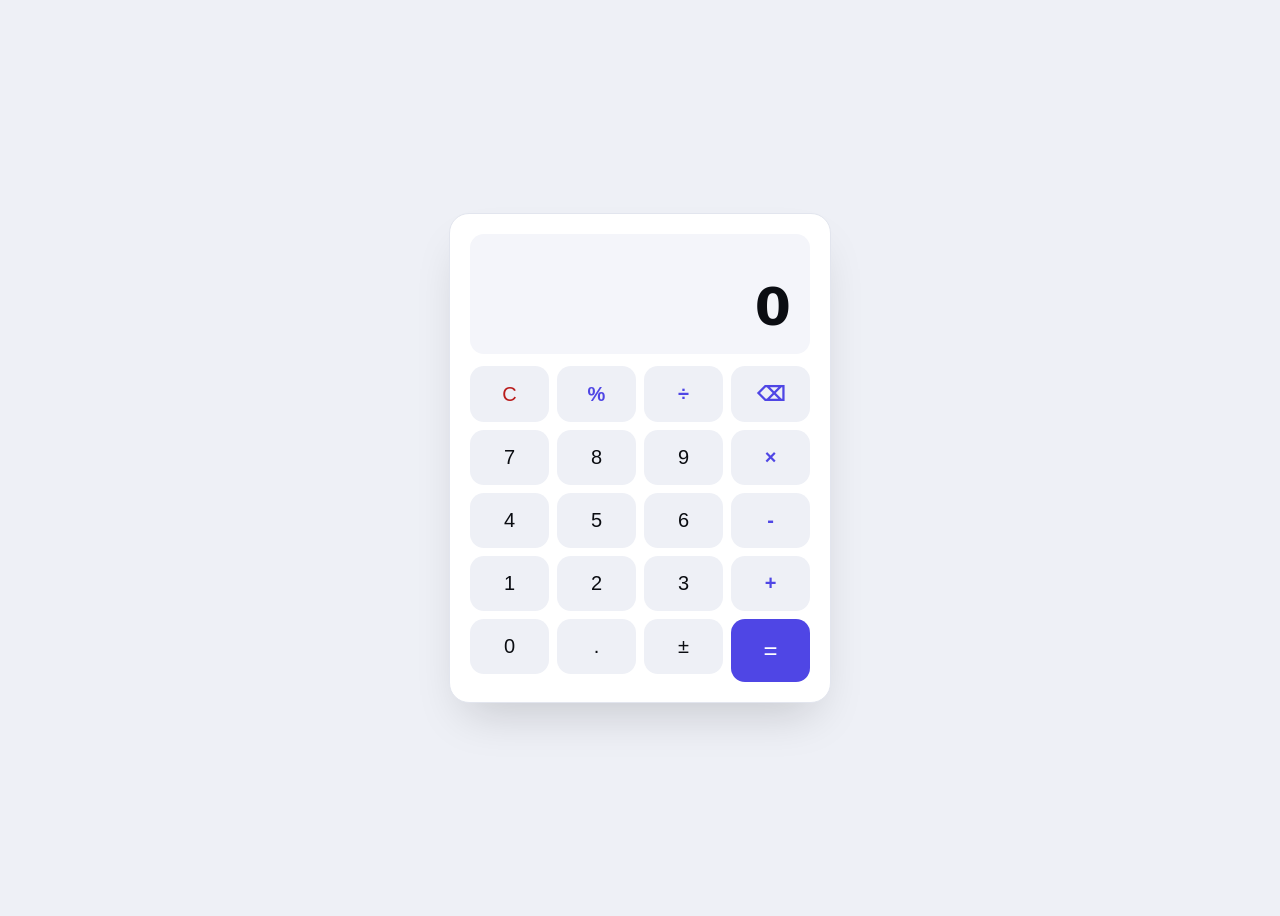
==== index.html @ b14ae488 "chore: achata estrutura, extrai CSS, remove Tailwind CDN" ====
<!DOCTYPE html>
<html lang="pt-br">
<head>
<meta charset="UTF-8">
<meta name="viewport" content="width=device-width, initial-scale=1.0">
<title>Calculadora</title>
<meta name="description" content="Calculadora web simples">
<link rel="icon" href="data:image/svg+xml,<svg xmlns='http://www.w3.org/2000/svg' viewBox='0 0 100 100'><rect width='100' height='100' rx='20' fill='%23151821'/><text x='50' y='68' font-size='60' text-anchor='middle' fill='%236366f1'>=</text></svg>">
<link rel="stylesheet" href="css/style.css">
</head>
<body>
<main class="calculator-container">
  <div class="calculator-display" role="status" aria-live="polite">
    <div id="history"></div>
    <div id="display">0</div>
  </div>
  <div class="keys">
    <button class="calculator-button danger" aria-label="limpar">C</button>
    <button class="calculator-button operator" aria-label="porcento">%</button>
    <button class="calculator-button operator" aria-label="dividir">÷</button>
    <button class="calculator-button operator" aria-label="apagar último dígito">⌫</button>

    <button class="calculator-button" aria-label="7">7</button>
    <button class="calculator-button" aria-label="8">8</button>
    <button class="calculator-button" aria-label="9">9</button>
    <button class="calculator-button operator" aria-label="multiplicar">×</button>

    <button class="calculator-button" aria-label="4">4</button>
    <button class="calculator-button" aria-label="5">5</button>
    <button class="calculator-button" aria-label="6">6</button>
    <button class="calculator-button operator" aria-label="subtrair">-</button>

    <button class="calculator-button" aria-label="1">1</button>
    <button class="calculator-button" aria-label="2">2</button>
    <button class="calculator-button" aria-label="3">3</button>
    <button class="calculator-button operator" aria-label="somar">+</button>

    <button class="calculator-button" aria-label="0">0</button>
    <button class="calculator-button" aria-label="ponto decimal">.</button>
    <button class="calculator-button" aria-label="inverter sinal">±</button>
    <button class="calculator-button equals" aria-label="igual">=</button>
  </div>
</main>

<script src="js/script.js"></script>

</body>
</html>
---- css/style.css ----
/* Tokens: um acento (índigo), uma escala de raio (card 20px, resto 14px).
   Tema claro via prefers-color-scheme — sem toggle, a marca não perde nada. */
:root {
  --page: #eef0f6;
  --case: #ffffff;
  --case-edge: #e2e5ee;
  --screen: #f4f5fa;
  --screen-text: #0b0d12;
  --screen-sub: #5b6376;
  --key: #eef0f6;
  --key-hover: #e2e5ee;
  --key-text: #0b0d12;
  --accent: #4f46e5;
  --accent-hover: #4338ca;
  --accent-text: #ffffff;
  --danger-text: #b91c1c;
  --error-text: #b91c1c;
  --shadow: 0 24px 48px -16px rgb(11 13 18 / 0.18);
}
@media (prefers-color-scheme: dark) {
  :root {
    --page: #0b0d12;
    --case: #151821;
    --case-edge: #232839;
    --screen: #08090d;
    --screen-text: #f5f7fa;
    --screen-sub: #8b93a7;
    --key: #1d2230;
    --key-hover: #2a3042;
    --key-text: #f5f7fa;
    --accent: #6366f1;
    --accent-hover: #818cf8;
    --accent-text: #ffffff;
    --danger-text: #f87171;
    --error-text: #f87171;
    --shadow: 0 24px 48px -16px rgb(0 0 0 / 0.7);
  }
}
body {
  background: var(--page);
  min-height: 100dvh;
  display: flex;
  align-items: center;
  justify-content: center;
  font-family: ui-sans-serif, system-ui, sans-serif;
}
.calculator-container {
  width: min(92vw, 340px);
  background: var(--case);
  border: 1px solid var(--case-edge);
  border-radius: 20px;
  box-shadow: var(--shadow);
  padding: 1.25rem;
}
.calculator-display {
  background: var(--screen);
  border-radius: 14px;
  padding: 1rem 1.25rem;
  margin-bottom: 0.75rem;
  min-height: 5.5rem;
  display: flex;
  flex-direction: column;
  justify-content: flex-end;
  overflow: hidden;
}
.keys {
  display: grid;
  grid-template-columns: repeat(4, 1fr);
  gap: 0.5rem;
}
#history {
  color: var(--screen-sub);
  font-size: 0.875rem;
  min-height: 1.25rem;
  text-align: right;
  white-space: nowrap;
  overflow: hidden;
  text-overflow: ellipsis;
  font-variant-numeric: tabular-nums;
}
#display {
  color: var(--screen-text);
  font-size: clamp(2.5rem, 13vw, 3.25rem);
  font-weight: 650;
  letter-spacing: -0.02em;
  line-height: 1.15;
  text-align: right;
  white-space: nowrap;
  overflow: hidden;
  text-overflow: ellipsis;
  font-variant-numeric: tabular-nums;
}
#display.error {
  color: var(--error-text);
  font-size: 1.25rem;
}
.calculator-button {
  background: var(--key);
  color: var(--key-text);
  border: none;
  border-radius: 14px;
  padding: 1rem 0;
  font-size: 1.25rem;
  font-variant-numeric: tabular-nums;
  cursor: pointer;
  transition: background-color 0.15s, transform 0.05s;
}
.calculator-button:hover {
  background: var(--key-hover);
}
.calculator-button:active, .calculator-button.key-flash {
  transform: scale(0.96);
  background: var(--key-hover);
}
.calculator-button:focus-visible {
  outline: 2px solid var(--accent);
  outline-offset: 2px;
}
.calculator-button.operator {
  color: var(--accent);
  font-weight: 600;
}
.calculator-button.danger {
  color: var(--danger-text);
}
.calculator-button.equals {
  grid-row: span 2;
  background: var(--accent);
  color: var(--accent-text);
  font-size: 1.5rem;
}
.calculator-button.equals:hover, .calculator-button.equals.key-flash {
  background: var(--accent-hover);
}
@media (prefers-reduced-motion: reduce) {
  .calculator-button { transition: none; }
  .calculator-button:active, .calculator-button.key-flash { transform: none; }
}
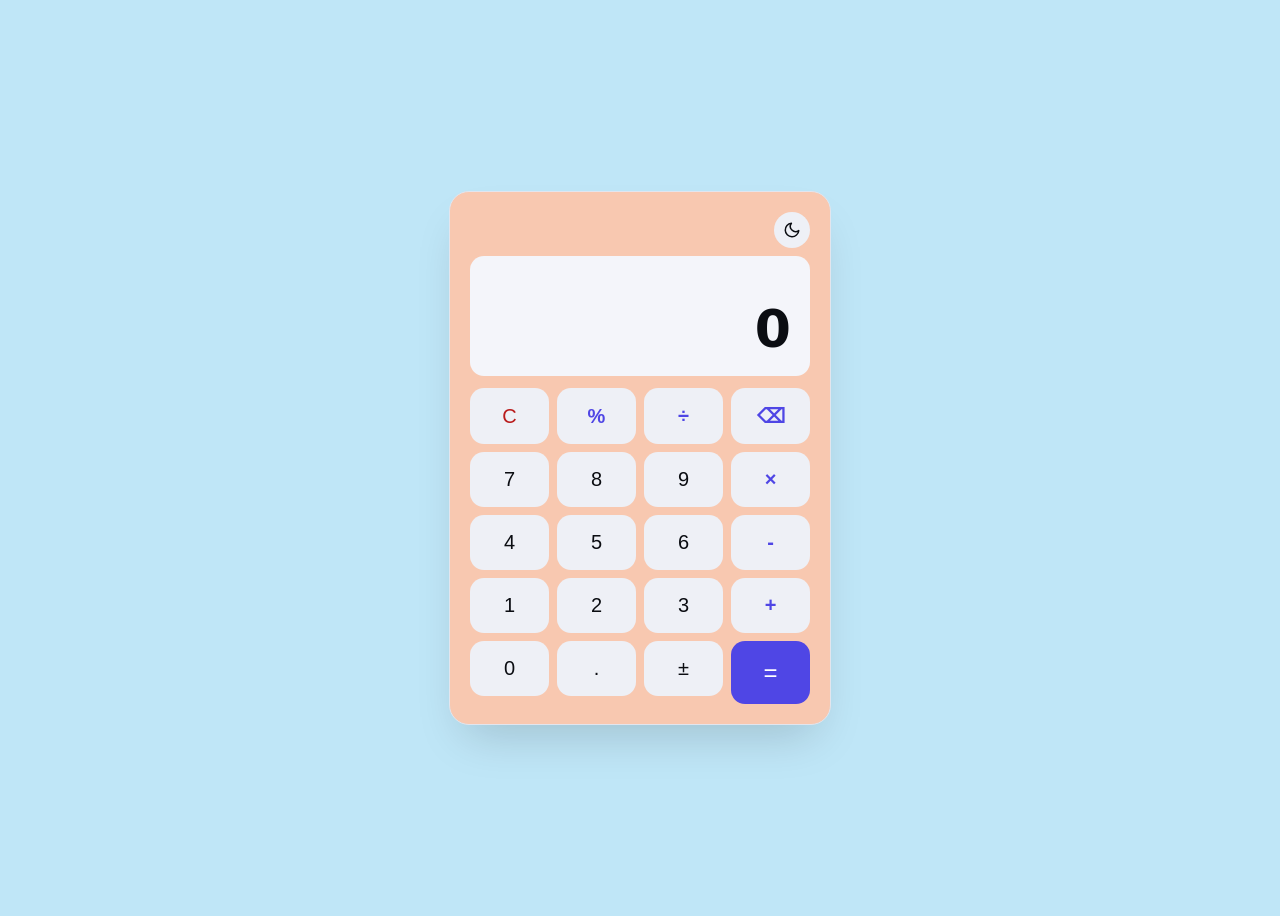
==== commit a3e2bf83: "feat: botão de tema claro/escuro com memória; tema claro com card salmão e fundo celeste" ====
--- a/index.html
+++ b/index.html
@@ -10,6 +10,9 @@
 </head>
 <body>
 <main class="calculator-container">
+  <div class="theme-row">
+    <button id="theme-toggle" class="theme-button" aria-label="mudar para tema escuro" aria-pressed="false"><svg xmlns="http://www.w3.org/2000/svg" width="18" height="18" viewBox="0 0 24 24" fill="none" stroke="currentColor" stroke-width="2" stroke-linecap="round" stroke-linejoin="round" aria-hidden="true"><path d="M21 12.79A9 9 0 1 1 11.21 3 7 7 0 0 0 21 12.79z"/></svg></button>
+  </div>
   <div class="calculator-display" role="status" aria-live="polite">
     <div id="history"></div>
     <div id="display">0</div>
--- a/css/style.css
+++ b/css/style.css
@@ -1,8 +1,8 @@
 /* Tokens: um acento (índigo), uma escala de raio (card 20px, resto 14px).
-   Tema claro via prefers-color-scheme — sem toggle, a marca não perde nada. */
-:root {
-  --page: #eef0f6;
-  --case: #ffffff;
+   Tema manual via html[data-theme]; sem ele, segue o sistema. */
+:root, html[data-theme="light"] {
+  --page: #bfe6f7;
+  --case: #f8c8b0;
   --case-edge: #e2e5ee;
   --screen: #f4f5fa;
   --screen-text: #0b0d12;
@@ -18,7 +18,7 @@
   --shadow: 0 24px 48px -16px rgb(11 13 18 / 0.18);
 }
 @media (prefers-color-scheme: dark) {
-  :root {
+  html:not([data-theme]) {
     --page: #0b0d12;
     --case: #151821;
     --case-edge: #232839;
@@ -36,6 +36,23 @@
     --shadow: 0 24px 48px -16px rgb(0 0 0 / 0.7);
   }
 }
+html[data-theme="dark"] {
+  --page: #0b0d12;
+  --case: #151821;
+  --case-edge: #232839;
+  --screen: #08090d;
+  --screen-text: #f5f7fa;
+  --screen-sub: #8b93a7;
+  --key: #1d2230;
+  --key-hover: #2a3042;
+  --key-text: #f5f7fa;
+  --accent: #6366f1;
+  --accent-hover: #818cf8;
+  --accent-text: #ffffff;
+  --danger-text: #f87171;
+  --error-text: #f87171;
+  --shadow: 0 24px 48px -16px rgb(0 0 0 / 0.7);
+}
 body {
   background: var(--page);
   min-height: 100dvh;
@@ -51,6 +68,30 @@
   border-radius: 20px;
   box-shadow: var(--shadow);
   padding: 1.25rem;
+}
+.theme-row {
+  display: flex;
+  justify-content: flex-end;
+  margin-bottom: 0.5rem;
+}
+.theme-button {
+  background: var(--key);
+  color: var(--key-text);
+  border: none;
+  border-radius: 999px;
+  width: 2.25rem;
+  height: 2.25rem;
+  display: inline-flex;
+  align-items: center;
+  justify-content: center;
+  cursor: pointer;
+}
+.theme-button:hover {
+  background: var(--key-hover);
+}
+.theme-button:focus-visible {
+  outline: 2px solid var(--accent);
+  outline-offset: 2px;
 }
 .calculator-display {
   background: var(--screen);
